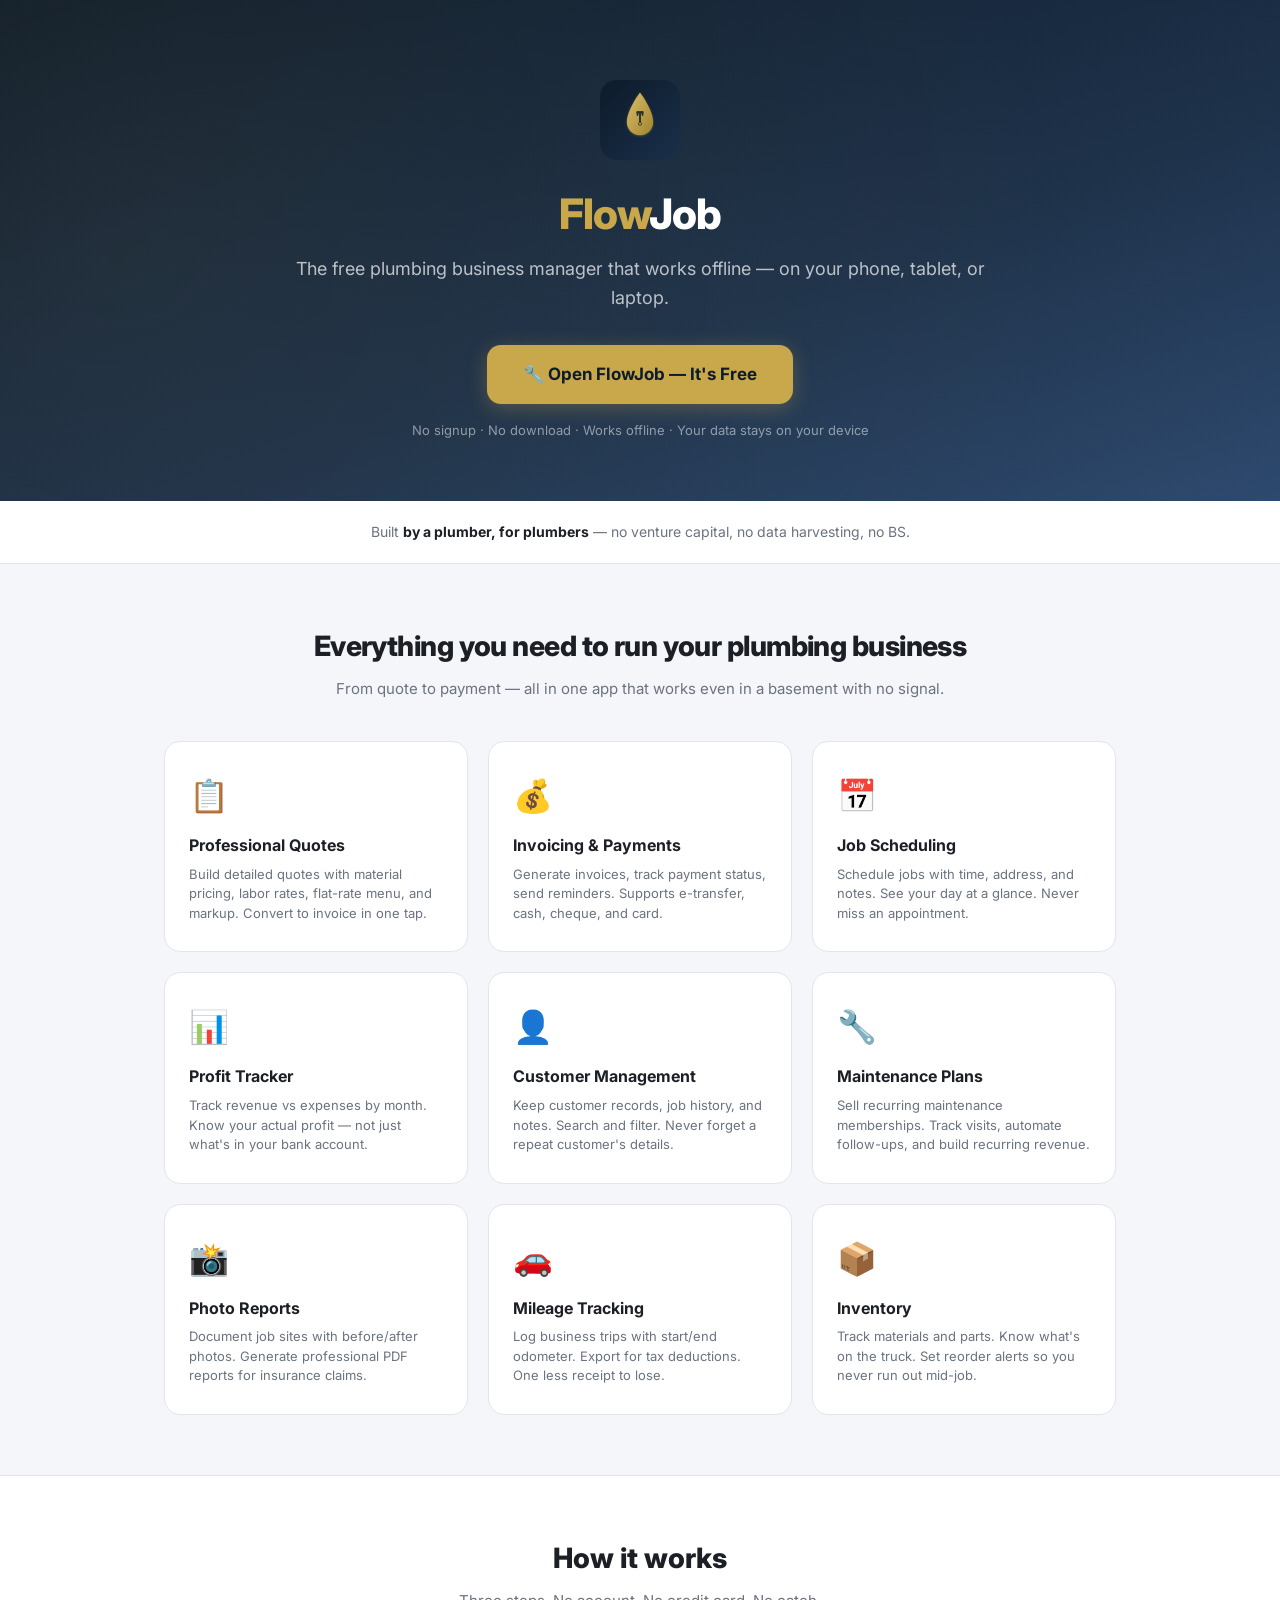
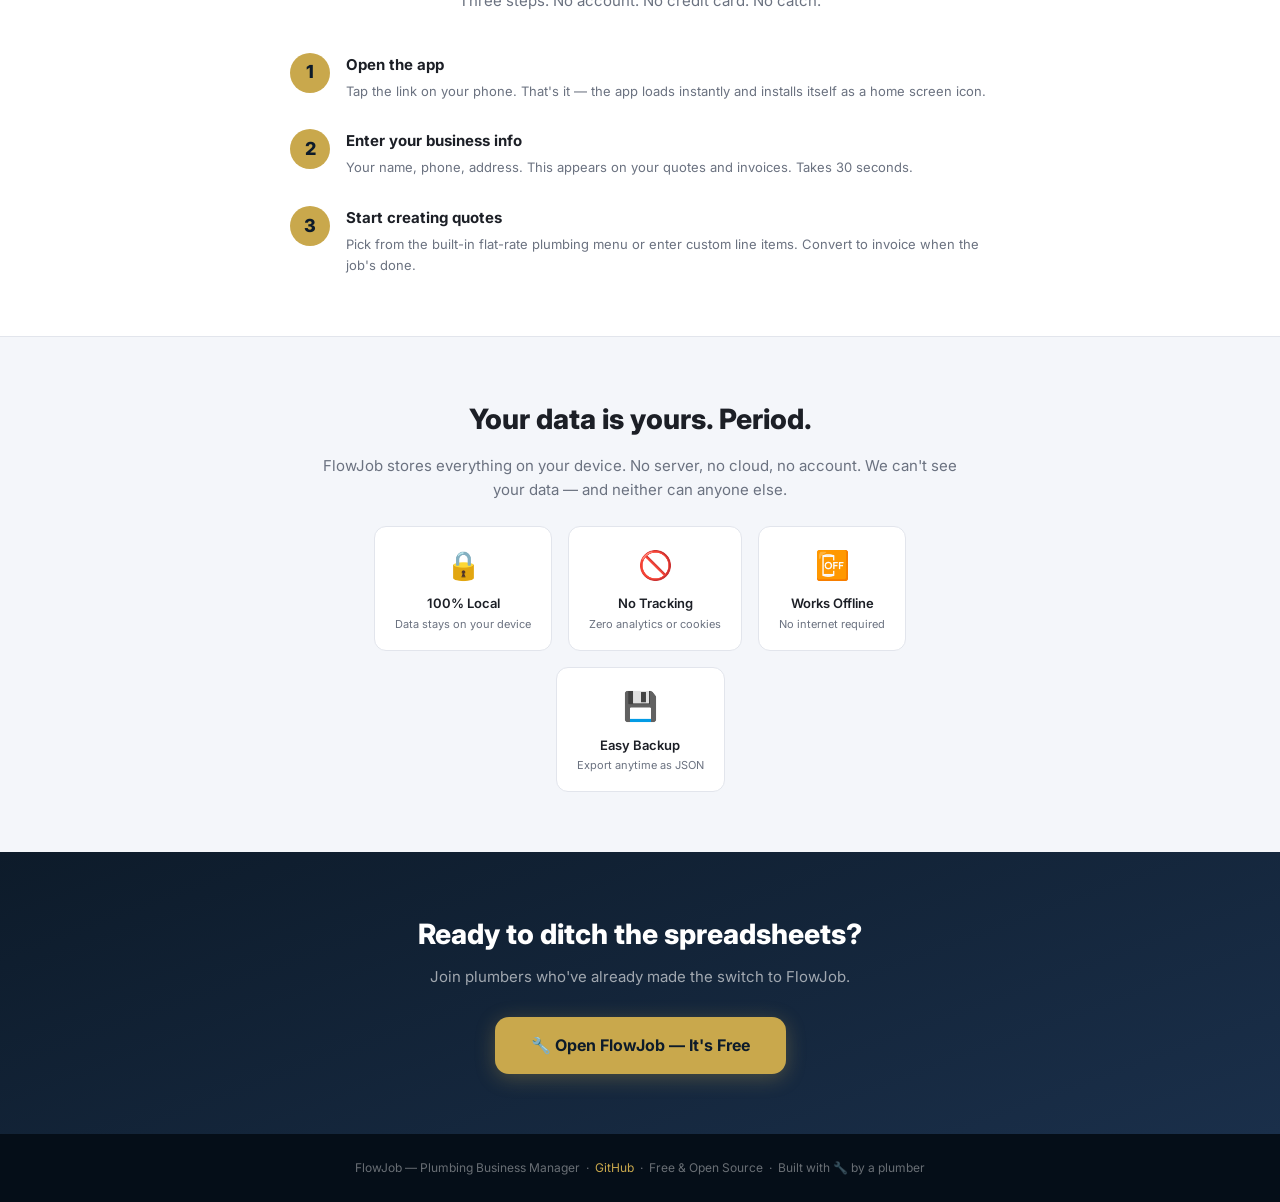
==== landing.html @ a7687c86 "feat: beta tester features — share, tutorial, landing page, feedback - Share FlowJob: copy link, sha" ====
<!DOCTYPE html>
<html lang="en">
<head>
  <meta charset="UTF-8">
  <meta name="viewport" content="width=device-width, initial-scale=1.0">
  <title>FlowJob — Free Plumbing Business Manager</title>
  <meta name="description" content="Free offline-first plumbing business manager. Quotes, invoices, scheduling, mileage tracking, and more. No signup required.">
  <meta name="theme-color" content="#0D1B2A">
  <link rel="icon" type="image/svg+xml" href="assets/icon.svg">
  <style>
    @import url('https://fonts.googleapis.com/css2?family=Inter:wght@400;500;600;700;800&display=swap');

    * { margin: 0; padding: 0; box-sizing: border-box; }

    :root {
      --gold: #C9A84C;
      --gold-light: #E0C872;
      --navy: #1A2F4A;
      --navy-dark: #0D1B2A;
      --bg: #F4F6FA;
      --text: #1C1F26;
      --text-muted: #6B7280;
    }

    body {
      font-family: 'Inter', -apple-system, BlinkMacSystemFont, sans-serif;
      background: var(--bg);
      color: var(--text);
      line-height: 1.6;
      -webkit-font-smoothing: antialiased;
    }

    /* Hero */
    .hero {
      background: linear-gradient(160deg, #0D1B2A 0%, #1A2F4A 60%, #264570 100%);
      color: white;
      padding: 80px 24px 60px;
      text-align: center;
      position: relative;
      overflow: hidden;
    }
    .hero::before {
      content: '';
      position: absolute;
      top: -50%;
      left: -50%;
      width: 200%;
      height: 200%;
      background: radial-gradient(circle at 30% 50%, rgba(201,168,76,0.08) 0%, transparent 50%),
                  radial-gradient(circle at 70% 80%, rgba(201,168,76,0.05) 0%, transparent 40%);
      pointer-events: none;
    }
    .hero-content { position: relative; max-width: 700px; margin: 0 auto; }
    .hero-logo { width: 80px; height: 80px; margin: 0 auto 20px; }
    .hero-logo img { width: 100%; height: 100%; }
    .hero h1 {
      font-size: 42px;
      font-weight: 800;
      letter-spacing: -0.03em;
      margin-bottom: 8px;
    }
    .hero h1 span { color: var(--gold); }
    .hero .tagline {
      font-size: 18px;
      color: rgba(255,255,255,0.7);
      margin-bottom: 32px;
      font-weight: 400;
    }
    .hero-cta {
      display: inline-flex;
      align-items: center;
      gap: 10px;
      background: var(--gold);
      color: var(--navy-dark);
      font-size: 17px;
      font-weight: 700;
      padding: 16px 36px;
      border-radius: 14px;
      text-decoration: none;
      transition: all 0.2s;
      box-shadow: 0 4px 20px rgba(201,168,76,0.3);
    }
    .hero-cta:hover { transform: translateY(-2px); box-shadow: 0 8px 30px rgba(201,168,76,0.4); }
    .hero-sub { margin-top: 16px; font-size: 13px; color: rgba(255,255,255,0.5); }

    /* Social proof */
    .social-proof {
      background: white;
      border-bottom: 1px solid #E2E5EC;
      padding: 20px 24px;
      text-align: center;
      font-size: 14px;
      color: var(--text-muted);
    }
    .social-proof strong { color: var(--text); }

    /* Features */
    .features {
      max-width: 1000px;
      margin: 0 auto;
      padding: 60px 24px;
    }
    .features-title {
      text-align: center;
      font-size: 28px;
      font-weight: 800;
      margin-bottom: 8px;
      letter-spacing: -0.02em;
    }
    .features-sub {
      text-align: center;
      color: var(--text-muted);
      margin-bottom: 40px;
      font-size: 15px;
    }
    .feature-grid {
      display: grid;
      grid-template-columns: repeat(auto-fit, minmax(280px, 1fr));
      gap: 20px;
    }
    .feature-card {
      background: white;
      border-radius: 16px;
      padding: 28px 24px;
      border: 1px solid #E2E5EC;
      transition: all 0.2s;
    }
    .feature-card:hover {
      transform: translateY(-3px);
      box-shadow: 0 12px 40px rgba(0,0,0,0.08);
      border-color: var(--gold);
    }
    .feature-icon {
      font-size: 32px;
      margin-bottom: 12px;
    }
    .feature-card h3 {
      font-size: 16px;
      font-weight: 700;
      margin-bottom: 6px;
    }
    .feature-card p {
      font-size: 13px;
      color: var(--text-muted);
      line-height: 1.5;
    }

    /* How it works */
    .how-it-works {
      background: white;
      border-top: 1px solid #E2E5EC;
      border-bottom: 1px solid #E2E5EC;
      padding: 60px 24px;
    }
    .how-it-works .inner { max-width: 700px; margin: 0 auto; text-align: center; }
    .how-it-works h2 {
      font-size: 28px;
      font-weight: 800;
      margin-bottom: 8px;
    }
    .how-it-works .sub { color: var(--text-muted); margin-bottom: 40px; font-size: 15px; }
    .steps { display: grid; gap: 28px; text-align: left; }
    .step {
      display: flex;
      gap: 16px;
      align-items: start;
    }
    .step-num {
      width: 40px;
      height: 40px;
      border-radius: 50%;
      background: var(--gold);
      color: var(--navy-dark);
      display: flex;
      align-items: center;
      justify-content: center;
      font-weight: 800;
      font-size: 18px;
      flex-shrink: 0;
    }
    .step h3 { font-size: 15px; font-weight: 700; margin-bottom: 4px; }
    .step p { font-size: 13px; color: var(--text-muted); }

    /* Privacy */
    .privacy {
      max-width: 700px;
      margin: 0 auto;
      padding: 60px 24px;
      text-align: center;
    }
    .privacy h2 { font-size: 28px; font-weight: 800; margin-bottom: 12px; }
    .privacy p { color: var(--text-muted); font-size: 15px; margin-bottom: 12px; }
    .privacy-badges {
      display: flex;
      gap: 16px;
      justify-content: center;
      flex-wrap: wrap;
      margin-top: 24px;
    }
    .privacy-badge {
      background: white;
      border: 1px solid #E2E5EC;
      border-radius: 12px;
      padding: 16px 20px;
      text-align: center;
      min-width: 140px;
    }
    .privacy-badge .icon { font-size: 28px; margin-bottom: 6px; }
    .privacy-badge .label { font-size: 13px; font-weight: 600; }
    .privacy-badge .desc { font-size: 11px; color: var(--text-muted); margin-top: 2px; }

    /* CTA */
    .cta-section {
      background: linear-gradient(160deg, #0D1B2A 0%, #1A2F4A 100%);
      color: white;
      text-align: center;
      padding: 60px 24px;
    }
    .cta-section h2 { font-size: 28px; font-weight: 800; margin-bottom: 8px; }
    .cta-section p { color: rgba(255,255,255,0.6); margin-bottom: 28px; font-size: 15px; }
    .cta-section .hero-cta { font-size: 16px; }

    /* Footer */
    footer {
      background: #050E18;
      color: rgba(255,255,255,0.4);
      text-align: center;
      padding: 24px;
      font-size: 12px;
    }
    footer a { color: var(--gold); text-decoration: none; }
    footer a:hover { text-decoration: underline; }

    @media (max-width: 600px) {
      .hero { padding: 60px 20px 40px; }
      .hero h1 { font-size: 30px; }
      .hero .tagline { font-size: 15px; }
      .hero-cta { font-size: 15px; padding: 14px 28px; }
      .features-title, .how-it-works h2, .privacy h2, .cta-section h2 { font-size: 22px; }
      .feature-grid { grid-template-columns: 1fr; }
    }
  </style>
</head>
<body>

  <!-- Hero -->
  <section class="hero">
    <div class="hero-content">
      <div class="hero-logo"><img src="assets/icon.svg" alt="FlowJob"></div>
      <h1><span>Flow</span>Job</h1>
      <p class="tagline">The free plumbing business manager that works offline — on your phone, tablet, or laptop.</p>
      <a href="index.html" class="hero-cta">🔧 Open FlowJob — It's Free</a>
      <p class="hero-sub">No signup · No download · Works offline · Your data stays on your device</p>
    </div>
  </section>

  <!-- Social Proof -->
  <div class="social-proof">
    Built <strong>by a plumber, for plumbers</strong> — no venture capital, no data harvesting, no BS.
  </div>

  <!-- Features -->
  <section class="features">
    <h2 class="features-title">Everything you need to run your plumbing business</h2>
    <p class="features-sub">From quote to payment — all in one app that works even in a basement with no signal.</p>

    <div class="feature-grid">
      <div class="feature-card">
        <div class="feature-icon">📋</div>
        <h3>Professional Quotes</h3>
        <p>Build detailed quotes with material pricing, labor rates, flat-rate menu, and markup. Convert to invoice in one tap.</p>
      </div>
      <div class="feature-card">
        <div class="feature-icon">💰</div>
        <h3>Invoicing & Payments</h3>
        <p>Generate invoices, track payment status, send reminders. Supports e-transfer, cash, cheque, and card.</p>
      </div>
      <div class="feature-card">
        <div class="feature-icon">📅</div>
        <h3>Job Scheduling</h3>
        <p>Schedule jobs with time, address, and notes. See your day at a glance. Never miss an appointment.</p>
      </div>
      <div class="feature-card">
        <div class="feature-icon">📊</div>
        <h3>Profit Tracker</h3>
        <p>Track revenue vs expenses by month. Know your actual profit — not just what's in your bank account.</p>
      </div>
      <div class="feature-card">
        <div class="feature-icon">👤</div>
        <h3>Customer Management</h3>
        <p>Keep customer records, job history, and notes. Search and filter. Never forget a repeat customer's details.</p>
      </div>
      <div class="feature-card">
        <div class="feature-icon">🔧</div>
        <h3>Maintenance Plans</h3>
        <p>Sell recurring maintenance memberships. Track visits, automate follow-ups, and build recurring revenue.</p>
      </div>
      <div class="feature-card">
        <div class="feature-icon">📸</div>
        <h3>Photo Reports</h3>
        <p>Document job sites with before/after photos. Generate professional PDF reports for insurance claims.</p>
      </div>
      <div class="feature-card">
        <div class="feature-icon">🚗</div>
        <h3>Mileage Tracking</h3>
        <p>Log business trips with start/end odometer. Export for tax deductions. One less receipt to lose.</p>
      </div>
      <div class="feature-card">
        <div class="feature-icon">📦</div>
        <h3>Inventory</h3>
        <p>Track materials and parts. Know what's on the truck. Set reorder alerts so you never run out mid-job.</p>
      </div>
    </div>
  </section>

  <!-- How It Works -->
  <section class="how-it-works">
    <div class="inner">
      <h2>How it works</h2>
      <p class="sub">Three steps. No account. No credit card. No catch.</p>
      <div class="steps">
        <div class="step">
          <div class="step-num">1</div>
          <div>
            <h3>Open the app</h3>
            <p>Tap the link on your phone. That's it — the app loads instantly and installs itself as a home screen icon.</p>
          </div>
        </div>
        <div class="step">
          <div class="step-num">2</div>
          <div>
            <h3>Enter your business info</h3>
            <p>Your name, phone, address. This appears on your quotes and invoices. Takes 30 seconds.</p>
          </div>
        </div>
        <div class="step">
          <div class="step-num">3</div>
          <div>
            <h3>Start creating quotes</h3>
            <p>Pick from the built-in flat-rate plumbing menu or enter custom line items. Convert to invoice when the job's done.</p>
          </div>
        </div>
      </div>
    </div>
  </section>

  <!-- Privacy -->
  <section class="privacy">
    <h2>Your data is yours. Period.</h2>
    <p>FlowJob stores everything on your device. No server, no cloud, no account. We can't see your data — and neither can anyone else.</p>

    <div class="privacy-badges">
      <div class="privacy-badge">
        <div class="icon">🔒</div>
        <div class="label">100% Local</div>
        <div class="desc">Data stays on your device</div>
      </div>
      <div class="privacy-badge">
        <div class="icon">🚫</div>
        <div class="label">No Tracking</div>
        <div class="desc">Zero analytics or cookies</div>
      </div>
      <div class="privacy-badge">
        <div class="icon">📴</div>
        <div class="label">Works Offline</div>
        <div class="desc">No internet required</div>
      </div>
      <div class="privacy-badge">
        <div class="icon">💾</div>
        <div class="label">Easy Backup</div>
        <div class="desc">Export anytime as JSON</div>
      </div>
    </div>
  </section>

  <!-- CTA -->
  <section class="cta-section">
    <h2>Ready to ditch the spreadsheets?</h2>
    <p>Join plumbers who've already made the switch to FlowJob.</p>
    <a href="index.html" class="hero-cta">🔧 Open FlowJob — It's Free</a>
  </section>

  <!-- Footer -->
  <footer>
    <p>FlowJob — Plumbing Business Manager &nbsp;·&nbsp; <a href="https://github.com/jtjustinktaylor-lgtm/flowjob-app">GitHub</a> &nbsp;·&nbsp; Free & Open Source &nbsp;·&nbsp; Built with 🔧 by a plumber</p>
  </footer>

</body>
</html>
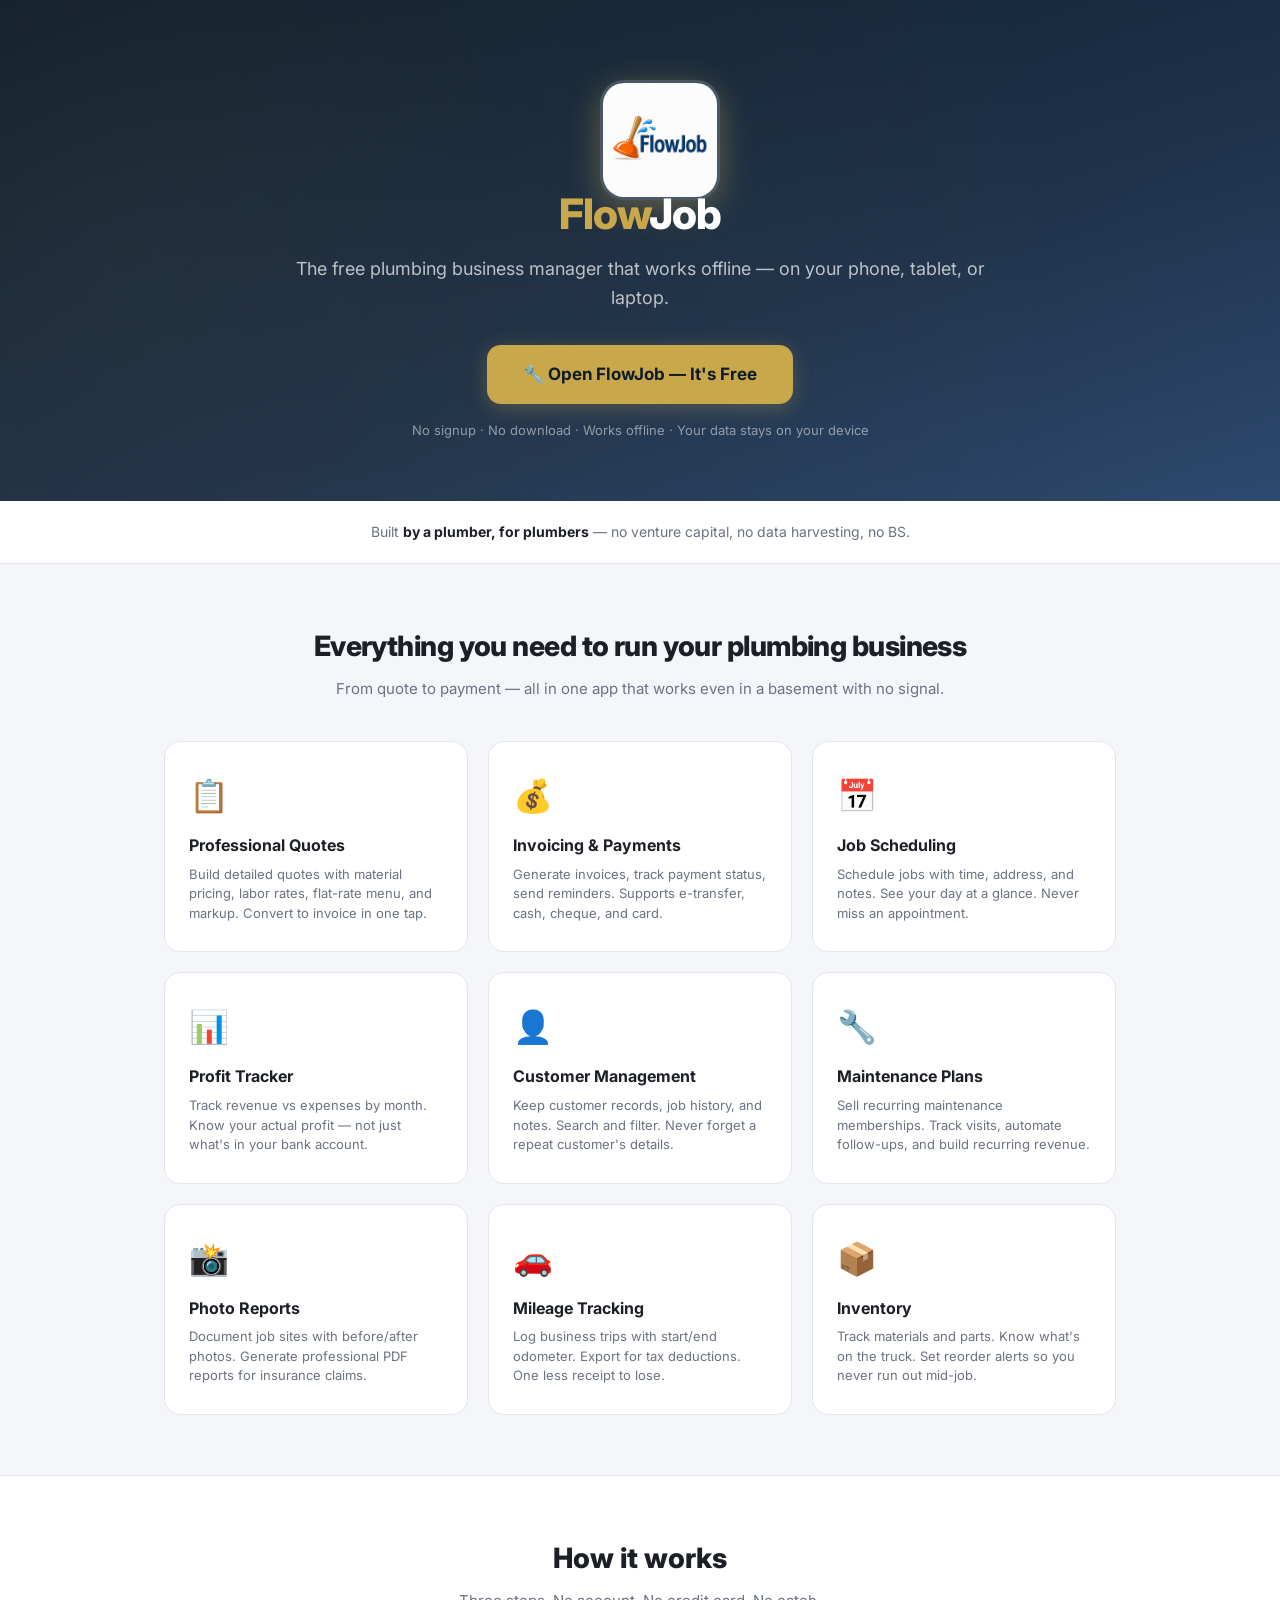
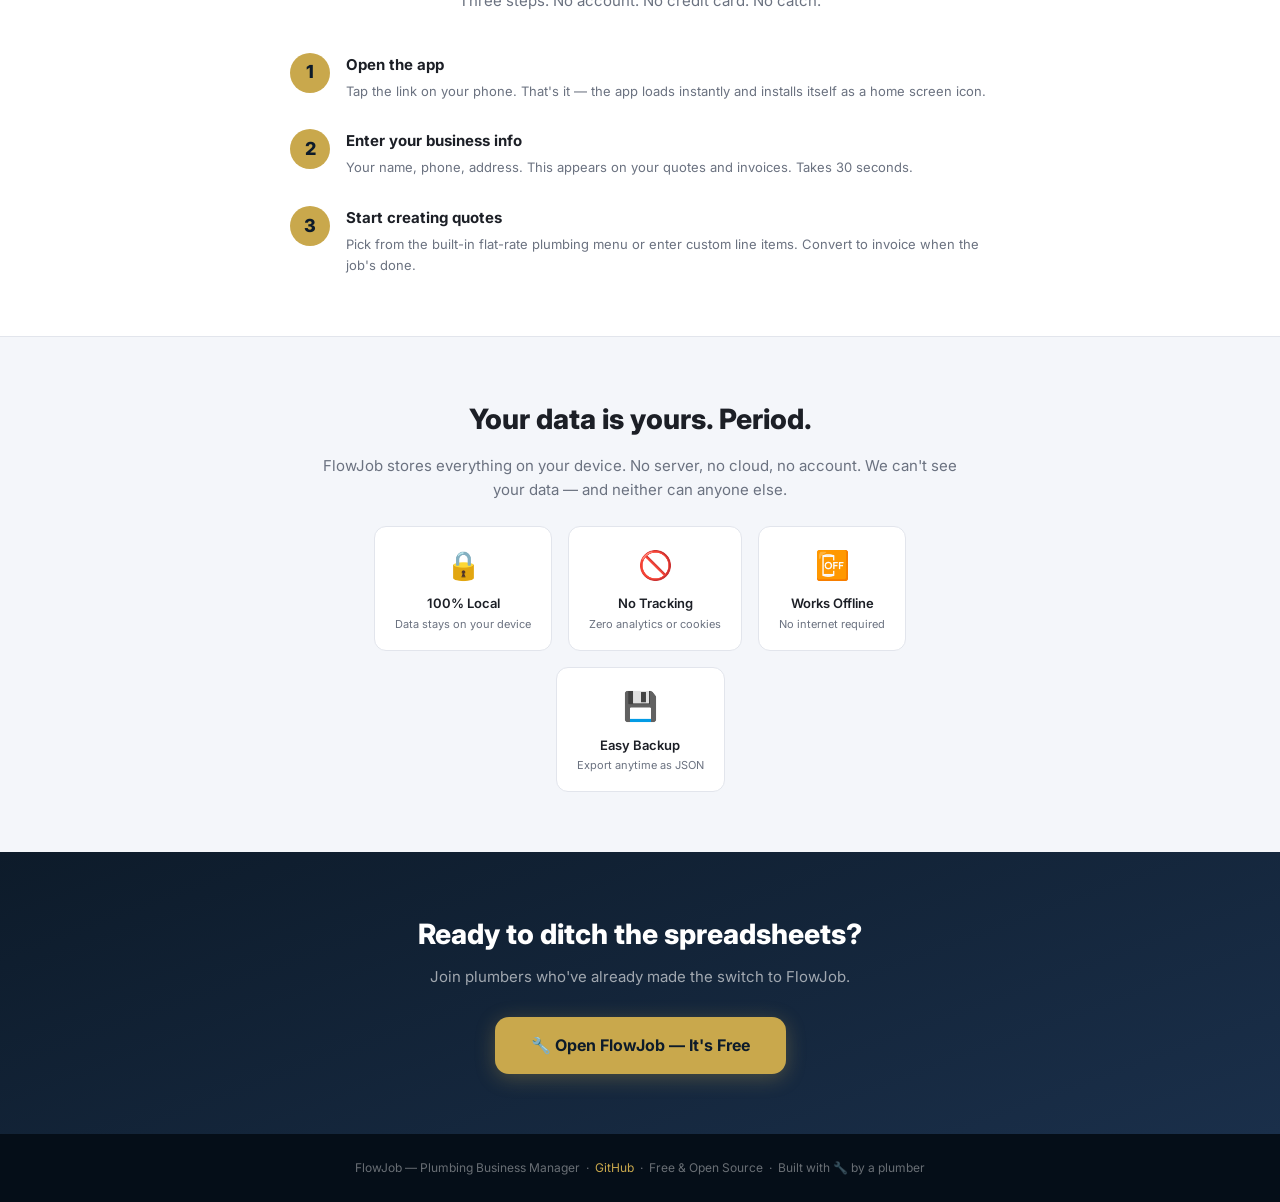
==== commit dd9609d6: "feat: integrate FlowJob logo + Open Graph social sharing - Added Open Graph meta tags for social med" ====
--- a/landing.html
+++ b/landing.html
@@ -7,6 +7,22 @@
   <meta name="description" content="Free offline-first plumbing business manager. Quotes, invoices, scheduling, mileage tracking, and more. No signup required.">
   <meta name="theme-color" content="#0D1B2A">
   <link rel="icon" type="image/svg+xml" href="assets/icon.svg">
+  
+  <!-- Open Graph / Social Media -->
+  <meta property="og:type" content="website">
+  <meta property="og:url" content="https://jtjustinktaylor-lgtm.github.io/flowjob-app/">
+  <meta property="og:title" content="FlowJob — Free Plumbing Business Manager">
+  <meta property="og:description" content="The free plumbing business manager that works offline. Quotes, invoices, scheduling, and more. No signup required.">
+  <meta property="og:image" content="https://jtjustinktaylor-lgtm.github.io/flowjob-app/assets/flowjob-logo.jpg">
+  <meta property="og:image:width" content="1024">
+  <meta property="og:image:height" content="1024">
+  
+  <!-- Twitter -->
+  <meta property="twitter:card" content="summary_large_image">
+  <meta property="twitter:url" content="https://jtjustinktaylor-lgtm.github.io/flowjob-app/">
+  <meta property="twitter:title" content="FlowJob — Free Plumbing Business Manager">
+  <meta property="twitter:description" content="The free plumbing business manager that works offline. Quotes, invoices, scheduling, and more. No signup required.">
+  <meta property="twitter:image" content="https://jtjustinktaylor-lgtm.github.io/flowjob-app/assets/flowjob-logo.jpg">
   <style>
     @import url('https://fonts.googleapis.com/css2?family=Inter:wght@400;500;600;700;800&display=swap');
 
@@ -246,7 +262,9 @@
   <!-- Hero -->
   <section class="hero">
     <div class="hero-content">
-      <div class="hero-logo"><img src="assets/icon.svg" alt="FlowJob"></div>
+      <div class="hero-logo">
+        <img src="assets/flowjob-logo.jpg" alt="FlowJob" style="width: 120px; height: 120px; border-radius: 24px; box-shadow: 0 8px 32px rgba(201,168,76,0.4); border: 3px solid rgba(255,255,255,0.2);">
+      </div>
       <h1><span>Flow</span>Job</h1>
       <p class="tagline">The free plumbing business manager that works offline — on your phone, tablet, or laptop.</p>
       <a href="index.html" class="hero-cta">🔧 Open FlowJob — It's Free</a>
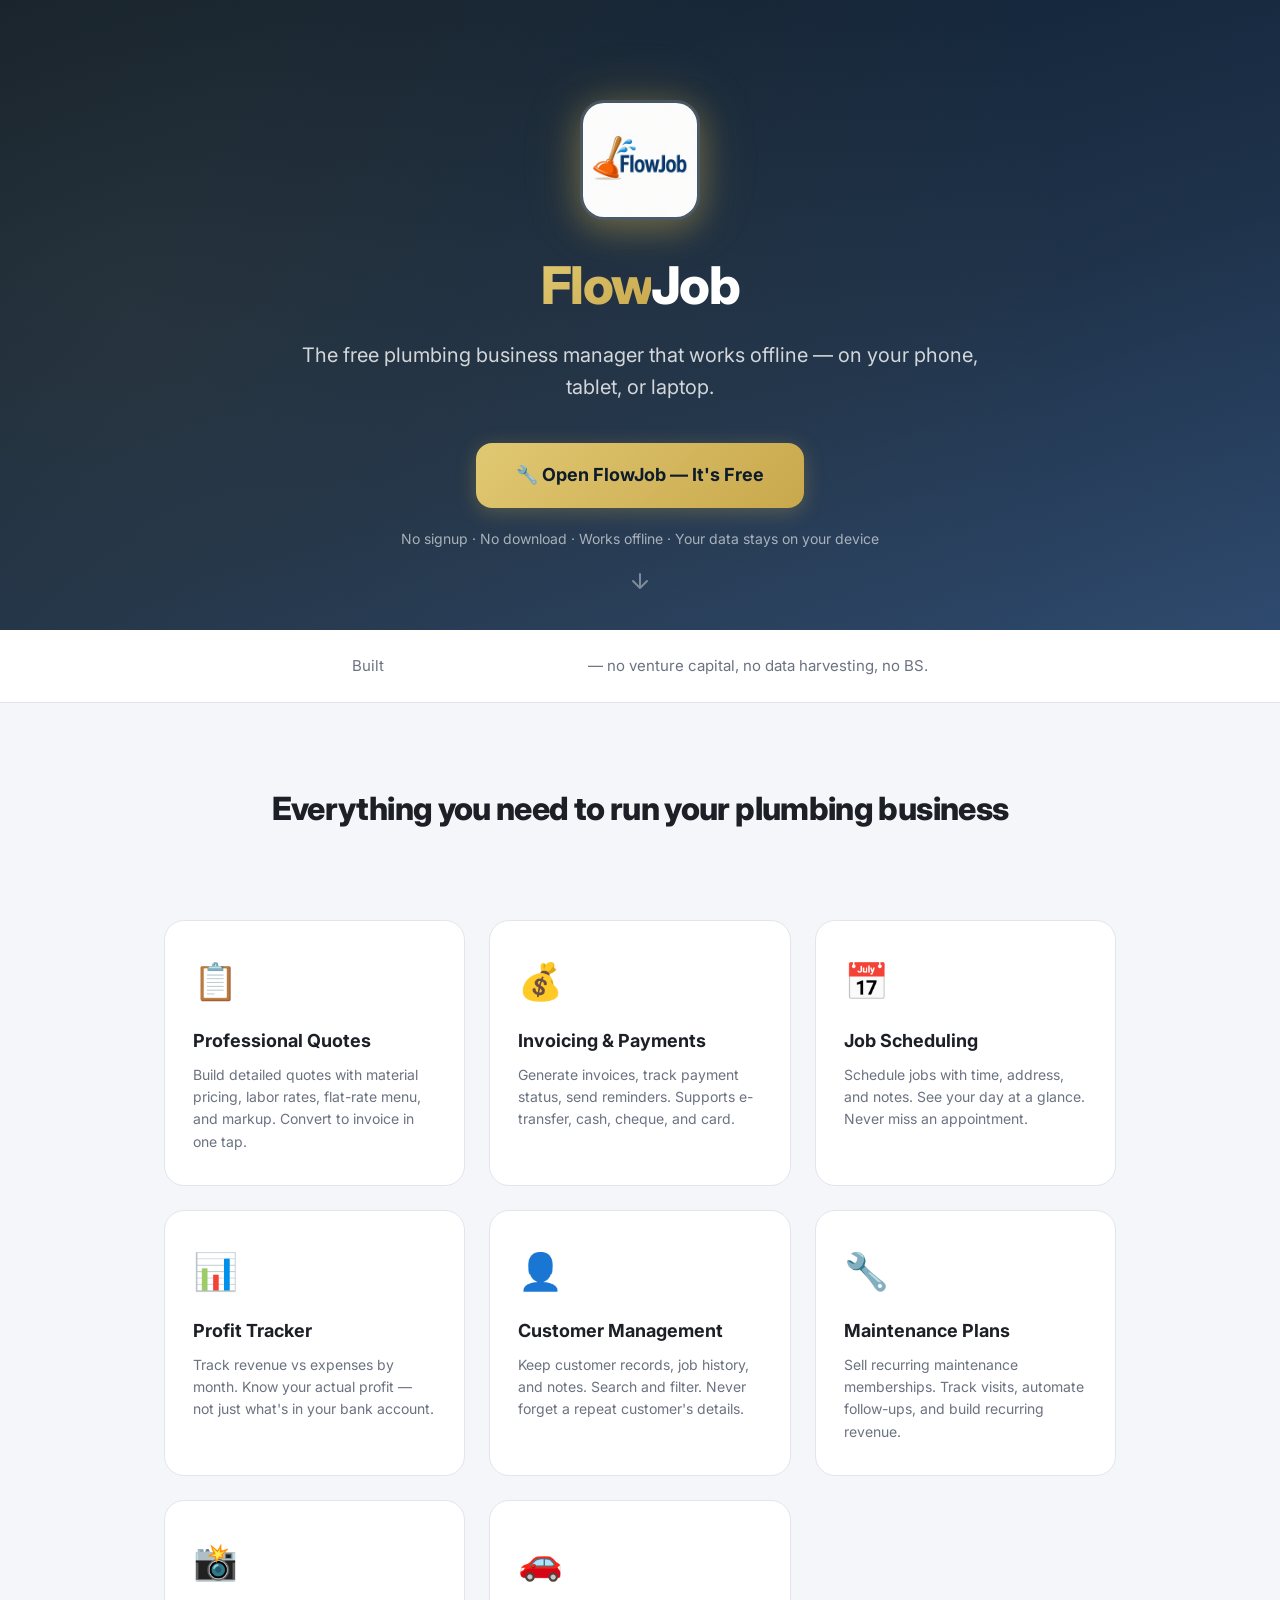
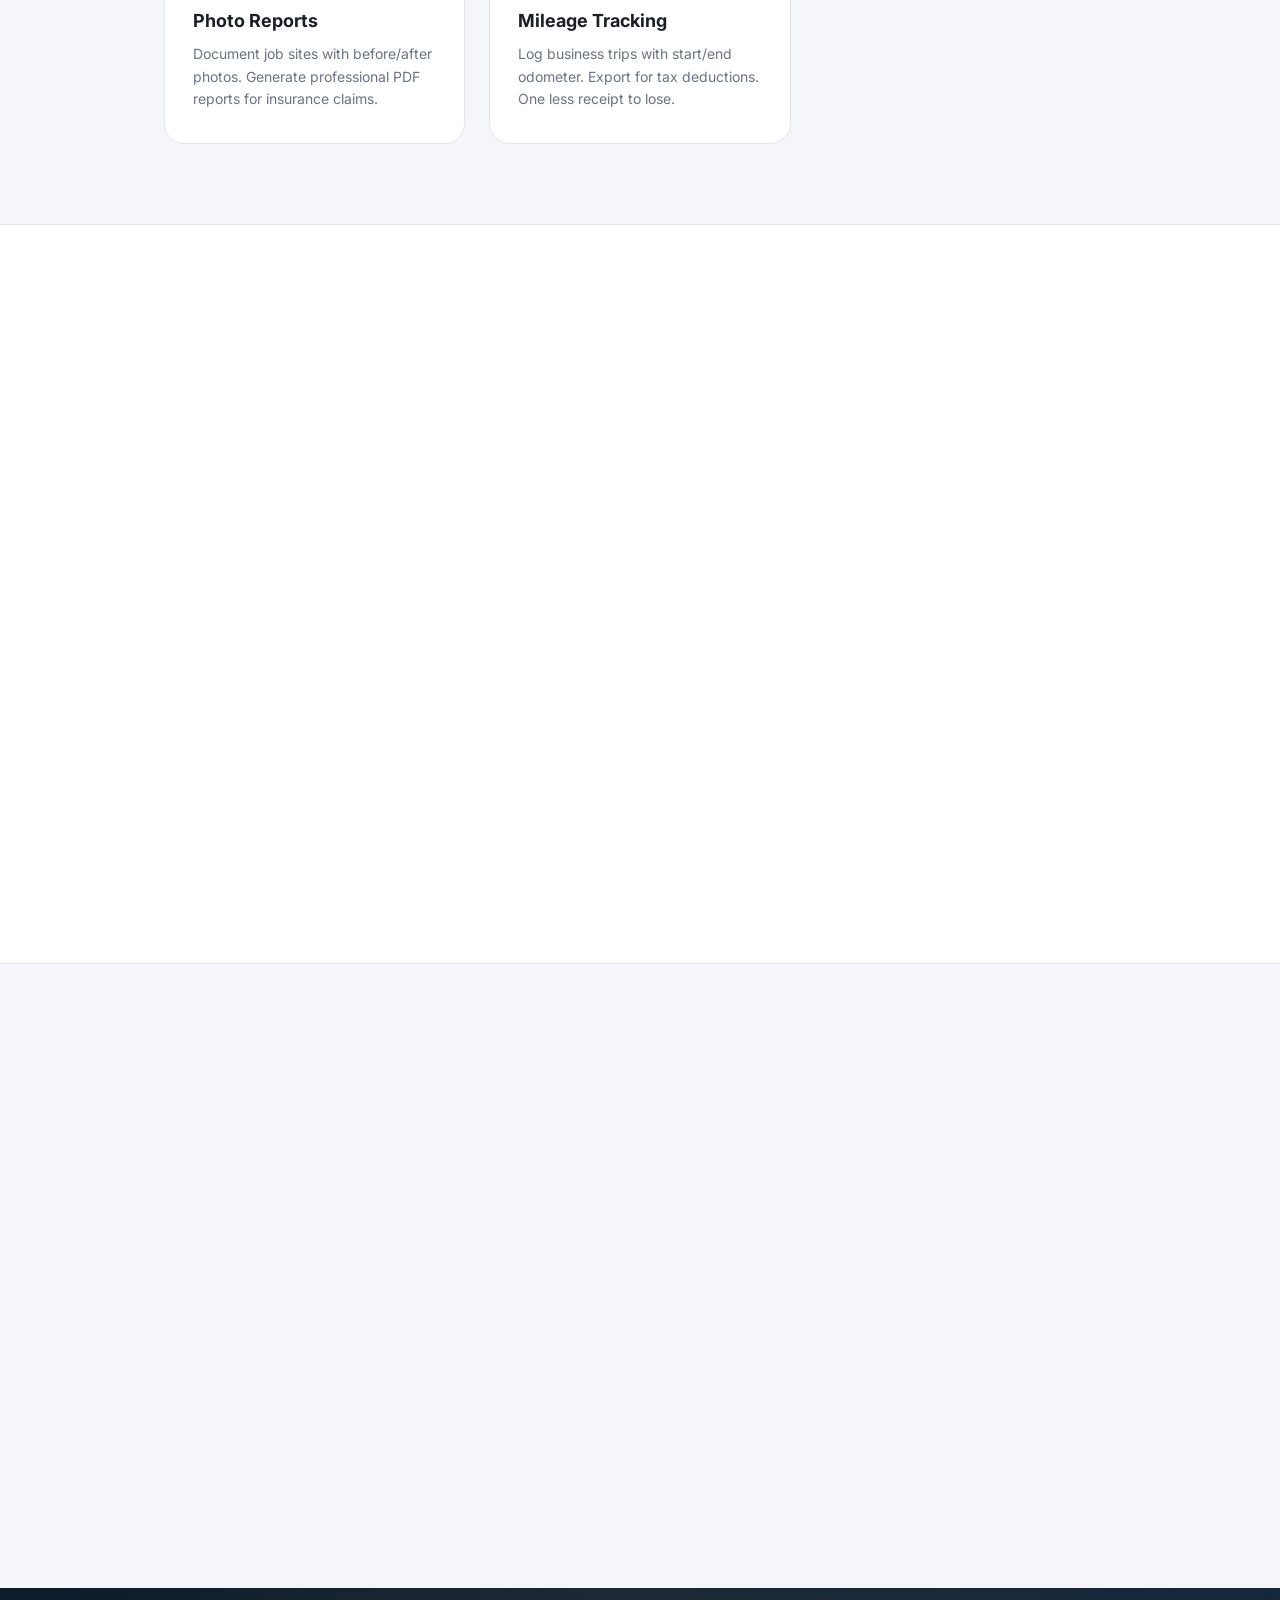
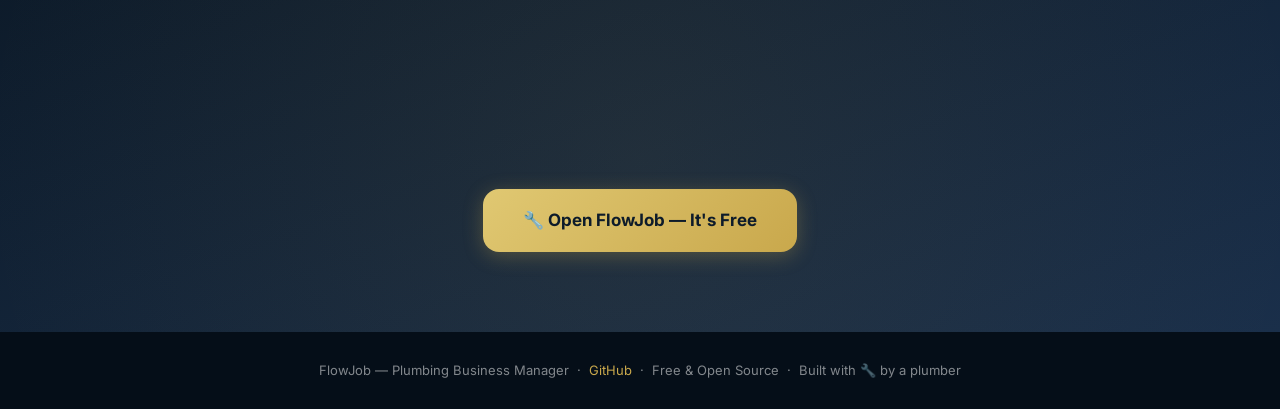
==== commit 310116c8: "feat: premium visual polish for landing page Animations: - Scroll-triggered fade-in animations for a" ====
--- a/landing.html
+++ b/landing.html
@@ -44,13 +44,50 @@
       color: var(--text);
       line-height: 1.6;
       -webkit-font-smoothing: antialiased;
+      overflow-x: hidden;
+    }
+
+    /* Animations */
+    @keyframes fadeInUp {
+      from { opacity: 0; transform: translateY(30px); }
+      to { opacity: 1; transform: translateY(0); }
+    }
+    @keyframes fadeIn {
+      from { opacity: 0; }
+      to { opacity: 1; }
+    }
+    @keyframes scaleIn {
+      from { opacity: 0; transform: scale(0.8); }
+      to { opacity: 1; transform: scale(1); }
+    }
+    @keyframes slideInLeft {
+      from { opacity: 0; transform: translateX(-30px); }
+      to { opacity: 1; transform: translateX(0); }
+    }
+    @keyframes float {
+      0%, 100% { transform: translateY(0); }
+      50% { transform: translateY(-10px); }
+    }
+    @keyframes pulse {
+      0%, 100% { box-shadow: 0 4px 20px rgba(201,168,76,0.3); }
+      50% { box-shadow: 0 4px 30px rgba(201,168,76,0.5); }
+    }
+
+    .animate-on-scroll {
+      opacity: 0;
+      transform: translateY(30px);
+      transition: all 0.6s cubic-bezier(0.4, 0, 0.2, 1);
+    }
+    .animate-on-scroll.visible {
+      opacity: 1;
+      transform: translateY(0);
     }
 
     /* Hero */
     .hero {
       background: linear-gradient(160deg, #0D1B2A 0%, #1A2F4A 60%, #264570 100%);
       color: white;
-      padding: 80px 24px 60px;
+      padding: 100px 24px 80px;
       text-align: center;
       position: relative;
       overflow: hidden;
@@ -62,103 +99,182 @@
       left: -50%;
       width: 200%;
       height: 200%;
-      background: radial-gradient(circle at 30% 50%, rgba(201,168,76,0.08) 0%, transparent 50%),
-                  radial-gradient(circle at 70% 80%, rgba(201,168,76,0.05) 0%, transparent 40%);
+      background: radial-gradient(circle at 30% 50%, rgba(201,168,76,0.1) 0%, transparent 50%),
+                  radial-gradient(circle at 70% 80%, rgba(201,168,76,0.06) 0%, transparent 40%);
       pointer-events: none;
-    }
-    .hero-content { position: relative; max-width: 700px; margin: 0 auto; }
-    .hero-logo { width: 80px; height: 80px; margin: 0 auto 20px; }
-    .hero-logo img { width: 100%; height: 100%; }
+      animation: float 8s ease-in-out infinite;
+    }
+    .hero-content { 
+      position: relative; 
+      max-width: 700px; 
+      margin: 0 auto;
+      animation: fadeInUp 0.8s ease-out;
+    }
+    .hero-logo { 
+      width: 120px; 
+      height: 120px; 
+      margin: 0 auto 24px;
+      animation: scaleIn 0.6s ease-out 0.2s both;
+    }
+    .hero-logo img { 
+      width: 100%; 
+      height: 100%; 
+      border-radius: 24px;
+      box-shadow: 0 8px 32px rgba(201,168,76,0.4), 0 0 60px rgba(201,168,76,0.2);
+      border: 3px solid rgba(255,255,255,0.2);
+      transition: transform 0.3s ease, box-shadow 0.3s ease;
+    }
+    .hero-logo img:hover {
+      transform: scale(1.05) rotate(-2deg);
+      box-shadow: 0 12px 40px rgba(201,168,76,0.5), 0 0 80px rgba(201,168,76,0.3);
+    }
     .hero h1 {
-      font-size: 42px;
+      font-size: 52px;
       font-weight: 800;
       letter-spacing: -0.03em;
-      margin-bottom: 8px;
-    }
-    .hero h1 span { color: var(--gold); }
+      margin-bottom: 12px;
+      animation: fadeInUp 0.8s ease-out 0.3s both;
+    }
+    .hero h1 span { 
+      color: var(--gold);
+      background: linear-gradient(135deg, var(--gold-light), var(--gold));
+      -webkit-background-clip: text;
+      -webkit-text-fill-color: transparent;
+      background-clip: text;
+    }
     .hero .tagline {
-      font-size: 18px;
-      color: rgba(255,255,255,0.7);
-      margin-bottom: 32px;
+      font-size: 20px;
+      color: rgba(255,255,255,0.8);
+      margin-bottom: 40px;
       font-weight: 400;
+      animation: fadeInUp 0.8s ease-out 0.4s both;
     }
     .hero-cta {
       display: inline-flex;
       align-items: center;
-      gap: 10px;
-      background: var(--gold);
+      gap: 12px;
+      background: linear-gradient(135deg, var(--gold-light), var(--gold));
       color: var(--navy-dark);
-      font-size: 17px;
+      font-size: 18px;
       font-weight: 700;
-      padding: 16px 36px;
-      border-radius: 14px;
+      padding: 18px 40px;
+      border-radius: 16px;
       text-decoration: none;
-      transition: all 0.2s;
+      transition: all 0.3s cubic-bezier(0.4, 0, 0.2, 1);
       box-shadow: 0 4px 20px rgba(201,168,76,0.3);
-    }
-    .hero-cta:hover { transform: translateY(-2px); box-shadow: 0 8px 30px rgba(201,168,76,0.4); }
-    .hero-sub { margin-top: 16px; font-size: 13px; color: rgba(255,255,255,0.5); }
+      animation: fadeInUp 0.8s ease-out 0.5s both, pulse 3s ease-in-out 1.5s infinite;
+      position: relative;
+      overflow: hidden;
+    }
+    .hero-cta::before {
+      content: '';
+      position: absolute;
+      top: 0;
+      left: -100%;
+      width: 100%;
+      height: 100%;
+      background: linear-gradient(90deg, transparent, rgba(255,255,255,0.3), transparent);
+      transition: left 0.5s ease;
+    }
+    .hero-cta:hover::before {
+      left: 100%;
+    }
+    .hero-cta:hover { 
+      transform: translateY(-3px); 
+      box-shadow: 0 8px 30px rgba(201,168,76,0.5);
+    }
+    .hero-sub { 
+      margin-top: 20px; 
+      font-size: 14px; 
+      color: rgba(255,255,255,0.6);
+      animation: fadeInUp 0.8s ease-out 0.6s both;
+    }
 
     /* Social proof */
     .social-proof {
       background: white;
       border-bottom: 1px solid #E2E5EC;
-      padding: 20px 24px;
-      text-align: center;
-      font-size: 14px;
+      padding: 24px 24px;
+      text-align: center;
+      font-size: 15px;
       color: var(--text-muted);
-    }
-    .social-proof strong { color: var(--text); }
+      animation: fadeIn 0.6s ease-out 0.8s both;
+    }
+    .social-proof strong { 
+      color: var(--text);
+      background: linear-gradient(135deg, var(--gold), var(--gold-dark));
+      -webkit-background-clip: text;
+      -webkit-text-fill-color: transparent;
+      background-clip: text;
+    }
 
     /* Features */
     .features {
       max-width: 1000px;
       margin: 0 auto;
-      padding: 60px 24px;
+      padding: 80px 24px;
     }
     .features-title {
       text-align: center;
-      font-size: 28px;
+      font-size: 32px;
       font-weight: 800;
-      margin-bottom: 8px;
+      margin-bottom: 12px;
       letter-spacing: -0.02em;
     }
     .features-sub {
       text-align: center;
       color: var(--text-muted);
-      margin-bottom: 40px;
-      font-size: 15px;
+      margin-bottom: 48px;
+      font-size: 16px;
     }
     .feature-grid {
       display: grid;
       grid-template-columns: repeat(auto-fit, minmax(280px, 1fr));
-      gap: 20px;
+      gap: 24px;
     }
     .feature-card {
       background: white;
-      border-radius: 16px;
-      padding: 28px 24px;
+      border-radius: 20px;
+      padding: 32px 28px;
       border: 1px solid #E2E5EC;
-      transition: all 0.2s;
+      transition: all 0.3s cubic-bezier(0.4, 0, 0.2, 1);
+      position: relative;
+      overflow: hidden;
+    }
+    .feature-card::before {
+      content: '';
+      position: absolute;
+      top: 0;
+      left: 0;
+      right: 0;
+      height: 4px;
+      background: linear-gradient(90deg, var(--gold), var(--gold-light));
+      opacity: 0;
+      transition: opacity 0.3s ease;
     }
     .feature-card:hover {
-      transform: translateY(-3px);
-      box-shadow: 0 12px 40px rgba(0,0,0,0.08);
+      transform: translateY(-6px);
+      box-shadow: 0 20px 60px rgba(0,0,0,0.1);
       border-color: var(--gold);
     }
+    .feature-card:hover::before {
+      opacity: 1;
+    }
     .feature-icon {
-      font-size: 32px;
-      margin-bottom: 12px;
+      font-size: 36px;
+      margin-bottom: 16px;
+      display: inline-block;
+      animation: float 3s ease-in-out infinite;
     }
     .feature-card h3 {
-      font-size: 16px;
+      font-size: 18px;
       font-weight: 700;
-      margin-bottom: 6px;
+      margin-bottom: 8px;
     }
     .feature-card p {
-      font-size: 13px;
+      font-size: 14px;
       color: var(--text-muted);
-      line-height: 1.5;
+      line-height: 1.6;
     }
 
     /* How it works */
@@ -166,94 +282,158 @@
       background: white;
       border-top: 1px solid #E2E5EC;
       border-bottom: 1px solid #E2E5EC;
-      padding: 60px 24px;
+      padding: 80px 24px;
     }
     .how-it-works .inner { max-width: 700px; margin: 0 auto; text-align: center; }
     .how-it-works h2 {
-      font-size: 28px;
+      font-size: 32px;
       font-weight: 800;
-      margin-bottom: 8px;
-    }
-    .how-it-works .sub { color: var(--text-muted); margin-bottom: 40px; font-size: 15px; }
-    .steps { display: grid; gap: 28px; text-align: left; }
+      margin-bottom: 12px;
+    }
+    .how-it-works .sub { color: var(--text-muted); margin-bottom: 48px; font-size: 16px; }
+    .steps { display: grid; gap: 32px; text-align: left; }
     .step {
       display: flex;
-      gap: 16px;
+      gap: 20px;
       align-items: start;
+      padding: 24px;
+      border-radius: 16px;
+      transition: all 0.3s ease;
+    }
+    .step:hover {
+      background: linear-gradient(135deg, rgba(201,168,76,0.05), transparent);
+      transform: translateX(8px);
     }
     .step-num {
-      width: 40px;
-      height: 40px;
+      width: 48px;
+      height: 48px;
       border-radius: 50%;
-      background: var(--gold);
+      background: linear-gradient(135deg, var(--gold-light), var(--gold));
       color: var(--navy-dark);
       display: flex;
       align-items: center;
       justify-content: center;
       font-weight: 800;
-      font-size: 18px;
+      font-size: 20px;
       flex-shrink: 0;
-    }
-    .step h3 { font-size: 15px; font-weight: 700; margin-bottom: 4px; }
-    .step p { font-size: 13px; color: var(--text-muted); }
+      box-shadow: 0 4px 16px rgba(201,168,76,0.3);
+    }
+    .step h3 { font-size: 17px; font-weight: 700; margin-bottom: 6px; }
+    .step p { font-size: 14px; color: var(--text-muted); }
 
     /* Privacy */
     .privacy {
       max-width: 700px;
       margin: 0 auto;
-      padding: 60px 24px;
-      text-align: center;
-    }
-    .privacy h2 { font-size: 28px; font-weight: 800; margin-bottom: 12px; }
-    .privacy p { color: var(--text-muted); font-size: 15px; margin-bottom: 12px; }
+      padding: 80px 24px;
+      text-align: center;
+    }
+    .privacy h2 { font-size: 32px; font-weight: 800; margin-bottom: 16px; }
+    .privacy p { color: var(--text-muted); font-size: 16px; margin-bottom: 16px; }
     .privacy-badges {
       display: flex;
-      gap: 16px;
+      gap: 20px;
       justify-content: center;
       flex-wrap: wrap;
-      margin-top: 24px;
+      margin-top: 32px;
     }
     .privacy-badge {
       background: white;
       border: 1px solid #E2E5EC;
-      border-radius: 12px;
-      padding: 16px 20px;
-      text-align: center;
-      min-width: 140px;
-    }
-    .privacy-badge .icon { font-size: 28px; margin-bottom: 6px; }
-    .privacy-badge .label { font-size: 13px; font-weight: 600; }
-    .privacy-badge .desc { font-size: 11px; color: var(--text-muted); margin-top: 2px; }
+      border-radius: 16px;
+      padding: 20px 24px;
+      text-align: center;
+      min-width: 150px;
+      transition: all 0.3s ease;
+    }
+    .privacy-badge:hover {
+      transform: translateY(-4px);
+      box-shadow: 0 12px 40px rgba(0,0,0,0.08);
+      border-color: var(--gold);
+    }
+    .privacy-badge .icon { 
+      font-size: 32px; 
+      margin-bottom: 8px;
+      display: inline-block;
+    }
+    .privacy-badge .label { font-size: 14px; font-weight: 600; }
+    .privacy-badge .desc { font-size: 12px; color: var(--text-muted); margin-top: 4px; }
 
     /* CTA */
     .cta-section {
       background: linear-gradient(160deg, #0D1B2A 0%, #1A2F4A 100%);
       color: white;
       text-align: center;
-      padding: 60px 24px;
-    }
-    .cta-section h2 { font-size: 28px; font-weight: 800; margin-bottom: 8px; }
-    .cta-section p { color: rgba(255,255,255,0.6); margin-bottom: 28px; font-size: 15px; }
-    .cta-section .hero-cta { font-size: 16px; }
+      padding: 80px 24px;
+      position: relative;
+      overflow: hidden;
+    }
+    .cta-section::before {
+      content: '';
+      position: absolute;
+      top: -50%;
+      left: -50%;
+      width: 200%;
+      height: 200%;
+      background: radial-gradient(circle at 50% 50%, rgba(201,168,76,0.08) 0%, transparent 50%);
+      pointer-events: none;
+    }
+    .cta-section h2 { 
+      font-size: 32px; 
+      font-weight: 800; 
+      margin-bottom: 12px;
+      position: relative;
+    }
+    .cta-section p { 
+      color: rgba(255,255,255,0.7); 
+      margin-bottom: 32px; 
+      font-size: 16px;
+      position: relative;
+    }
+    .cta-section .hero-cta { 
+      font-size: 17px;
+      position: relative;
+    }
 
     /* Footer */
     footer {
       background: #050E18;
-      color: rgba(255,255,255,0.4);
-      text-align: center;
-      padding: 24px;
-      font-size: 12px;
-    }
-    footer a { color: var(--gold); text-decoration: none; }
-    footer a:hover { text-decoration: underline; }
+      color: rgba(255,255,255,0.5);
+      text-align: center;
+      padding: 28px;
+      font-size: 13px;
+    }
+    footer a { color: var(--gold); text-decoration: none; transition: color 0.2s; }
+    footer a:hover { color: var(--gold-light); text-decoration: underline; }
+
+    /* Scroll indicator */
+    .scroll-indicator {
+      position: absolute;
+      bottom: 30px;
+      left: 50%;
+      transform: translateX(-50%);
+      animation: bounce 2s infinite;
+    }
+    @keyframes bounce {
+      0%, 20%, 50%, 80%, 100% { transform: translateX(-50%) translateY(0); }
+      40% { transform: translateX(-50%) translateY(-10px); }
+      60% { transform: translateX(-50%) translateY(-5px); }
+    }
+    .scroll-indicator svg {
+      width: 24px;
+      height: 24px;
+      stroke: rgba(255,255,255,0.4);
+    }
 
     @media (max-width: 600px) {
-      .hero { padding: 60px 20px 40px; }
-      .hero h1 { font-size: 30px; }
-      .hero .tagline { font-size: 15px; }
-      .hero-cta { font-size: 15px; padding: 14px 28px; }
-      .features-title, .how-it-works h2, .privacy h2, .cta-section h2 { font-size: 22px; }
+      .hero { padding: 80px 20px 60px; }
+      .hero h1 { font-size: 36px; }
+      .hero .tagline { font-size: 16px; }
+      .hero-cta { font-size: 16px; padding: 16px 32px; }
+      .features-title, .how-it-works h2, .privacy h2, .cta-section h2 { font-size: 24px; }
       .feature-grid { grid-template-columns: 1fr; }
+      .feature-card { padding: 24px 20px; }
+      .privacy-badge { min-width: 130px; padding: 16px; }
     }
   </style>
 </head>
@@ -263,13 +443,18 @@
   <section class="hero">
     <div class="hero-content">
       <div class="hero-logo">
-        <img src="assets/flowjob-logo.jpg" alt="FlowJob" style="width: 120px; height: 120px; border-radius: 24px; box-shadow: 0 8px 32px rgba(201,168,76,0.4); border: 3px solid rgba(255,255,255,0.2);">
+        <img src="assets/flowjob-logo.jpg" alt="FlowJob">
       </div>
       <h1><span>Flow</span>Job</h1>
       <p class="tagline">The free plumbing business manager that works offline — on your phone, tablet, or laptop.</p>
       <a href="index.html" class="hero-cta">🔧 Open FlowJob — It's Free</a>
       <p class="hero-sub">No signup · No download · Works offline · Your data stays on your device</p>
     </div>
+    <div class="scroll-indicator">
+      <svg viewBox="0 0 24 24" fill="none" stroke="currentColor" stroke-width="2" stroke-linecap="round" stroke-linejoin="round">
+        <path d="M12 5v14M19 12l-7 7-7-7"/>
+      </svg>
+    </div>
   </section>
 
   <!-- Social Proof -->
@@ -279,51 +464,51 @@
 
   <!-- Features -->
   <section class="features">
-    <h2 class="features-title">Everything you need to run your plumbing business</h2>
-    <p class="features-sub">From quote to payment — all in one app that works even in a basement with no signal.</p>
+    <h2 class="features-title animate-on-scroll">Everything you need to run your plumbing business</h2>
+    <p class="features-sub animate-on-scroll">From quote to payment — all in one app that works even in a basement with no signal.</p>
 
     <div class="feature-grid">
-      <div class="feature-card">
+      <div class="feature-card animate-on-scroll">
         <div class="feature-icon">📋</div>
         <h3>Professional Quotes</h3>
         <p>Build detailed quotes with material pricing, labor rates, flat-rate menu, and markup. Convert to invoice in one tap.</p>
       </div>
-      <div class="feature-card">
+      <div class="feature-card animate-on-scroll">
         <div class="feature-icon">💰</div>
         <h3>Invoicing & Payments</h3>
         <p>Generate invoices, track payment status, send reminders. Supports e-transfer, cash, cheque, and card.</p>
       </div>
-      <div class="feature-card">
+      <div class="feature-card animate-on-scroll">
         <div class="feature-icon">📅</div>
         <h3>Job Scheduling</h3>
         <p>Schedule jobs with time, address, and notes. See your day at a glance. Never miss an appointment.</p>
       </div>
-      <div class="feature-card">
+      <div class="feature-card animate-on-scroll">
         <div class="feature-icon">📊</div>
         <h3>Profit Tracker</h3>
         <p>Track revenue vs expenses by month. Know your actual profit — not just what's in your bank account.</p>
       </div>
-      <div class="feature-card">
+      <div class="feature-card animate-on-scroll">
         <div class="feature-icon">👤</div>
         <h3>Customer Management</h3>
         <p>Keep customer records, job history, and notes. Search and filter. Never forget a repeat customer's details.</p>
       </div>
-      <div class="feature-card">
+      <div class="feature-card animate-on-scroll">
         <div class="feature-icon">🔧</div>
         <h3>Maintenance Plans</h3>
         <p>Sell recurring maintenance memberships. Track visits, automate follow-ups, and build recurring revenue.</p>
       </div>
-      <div class="feature-card">
+      <div class="feature-card animate-on-scroll">
         <div class="feature-icon">📸</div>
         <h3>Photo Reports</h3>
         <p>Document job sites with before/after photos. Generate professional PDF reports for insurance claims.</p>
       </div>
-      <div class="feature-card">
+      <div class="feature-card animate-on-scroll">
         <div class="feature-icon">🚗</div>
         <h3>Mileage Tracking</h3>
         <p>Log business trips with start/end odometer. Export for tax deductions. One less receipt to lose.</p>
       </div>
-      <div class="feature-card">
+      <div class="feature-card animate-on-scroll">
         <div class="feature-icon">📦</div>
         <h3>Inventory</h3>
         <p>Track materials and parts. Know what's on the truck. Set reorder alerts so you never run out mid-job.</p>
@@ -334,24 +519,24 @@
   <!-- How It Works -->
   <section class="how-it-works">
     <div class="inner">
-      <h2>How it works</h2>
-      <p class="sub">Three steps. No account. No credit card. No catch.</p>
+      <h2 class="animate-on-scroll">How it works</h2>
+      <p class="sub animate-on-scroll">Three steps. No account. No credit card. No catch.</p>
       <div class="steps">
-        <div class="step">
+        <div class="step animate-on-scroll">
           <div class="step-num">1</div>
           <div>
             <h3>Open the app</h3>
             <p>Tap the link on your phone. That's it — the app loads instantly and installs itself as a home screen icon.</p>
           </div>
         </div>
-        <div class="step">
+        <div class="step animate-on-scroll">
           <div class="step-num">2</div>
           <div>
             <h3>Enter your business info</h3>
             <p>Your name, phone, address. This appears on your quotes and invoices. Takes 30 seconds.</p>
           </div>
         </div>
-        <div class="step">
+        <div class="step animate-on-scroll">
           <div class="step-num">3</div>
           <div>
             <h3>Start creating quotes</h3>
@@ -364,26 +549,26 @@
 
   <!-- Privacy -->
   <section class="privacy">
-    <h2>Your data is yours. Period.</h2>
-    <p>FlowJob stores everything on your device. No server, no cloud, no account. We can't see your data — and neither can anyone else.</p>
+    <h2 class="animate-on-scroll">Your data is yours. Period.</h2>
+    <p class="animate-on-scroll">FlowJob stores everything on your device. No server, no cloud, no account. We can't see your data — and neither can anyone else.</p>
 
     <div class="privacy-badges">
-      <div class="privacy-badge">
+      <div class="privacy-badge animate-on-scroll">
         <div class="icon">🔒</div>
         <div class="label">100% Local</div>
         <div class="desc">Data stays on your device</div>
       </div>
-      <div class="privacy-badge">
+      <div class="privacy-badge animate-on-scroll">
         <div class="icon">🚫</div>
         <div class="label">No Tracking</div>
         <div class="desc">Zero analytics or cookies</div>
       </div>
-      <div class="privacy-badge">
+      <div class="privacy-badge animate-on-scroll">
         <div class="icon">📴</div>
         <div class="label">Works Offline</div>
         <div class="desc">No internet required</div>
       </div>
-      <div class="privacy-badge">
+      <div class="privacy-badge animate-on-scroll">
         <div class="icon">💾</div>
         <div class="label">Easy Backup</div>
         <div class="desc">Export anytime as JSON</div>
@@ -393,9 +578,9 @@
 
   <!-- CTA -->
   <section class="cta-section">
-    <h2>Ready to ditch the spreadsheets?</h2>
-    <p>Join plumbers who've already made the switch to FlowJob.</p>
-    <a href="index.html" class="hero-cta">🔧 Open FlowJob — It's Free</a>
+    <h2 class="animate-on-scroll">Ready to ditch the spreadsheets?</h2>
+    <p class="animate-on-scroll">Join plumbers who've already made the switch to FlowJob.</p>
+    <a href="index.html" class="hero-cta animate-on-scroll">🔧 Open FlowJob — It's Free</a>
   </section>
 
   <!-- Footer -->
@@ -403,5 +588,47 @@
     <p>FlowJob — Plumbing Business Manager &nbsp;·&nbsp; <a href="https://github.com/jtjustinktaylor-lgtm/flowjob-app">GitHub</a> &nbsp;·&nbsp; Free & Open Source &nbsp;·&nbsp; Built with 🔧 by a plumber</p>
   </footer>
 
+  <!-- Scroll Animation Script -->
+  <script>
+    // Intersection Observer for scroll animations
+    const observerOptions = {
+      threshold: 0.1,
+      rootMargin: '0px 0px -50px 0px'
+    };
+
+    const observer = new IntersectionObserver((entries) => {
+      entries.forEach((entry, index) => {
+        if (entry.isIntersecting) {
+          // Add stagger delay based on element index
+          const delay = entry.target.dataset.delay || 0;
+          setTimeout(() => {
+            entry.target.classList.add('visible');
+          }, delay);
+          observer.unobserve(entry.target);
+        }
+      });
+    }, observerOptions);
+
+    // Observe all animate-on-scroll elements
+    document.querySelectorAll('.animate-on-scroll').forEach((el, index) => {
+      el.dataset.delay = index * 100;
+      observer.observe(el);
+    });
+
+    // Smooth scroll for anchor links
+    document.querySelectorAll('a[href^="#"]').forEach(anchor => {
+      anchor.addEventListener('click', function (e) {
+        e.preventDefault();
+        const target = document.querySelector(this.getAttribute('href'));
+        if (target) {
+          target.scrollIntoView({
+            behavior: 'smooth',
+            block: 'start'
+          });
+        }
+      });
+    });
+  </script>
+
 </body>
 </html>
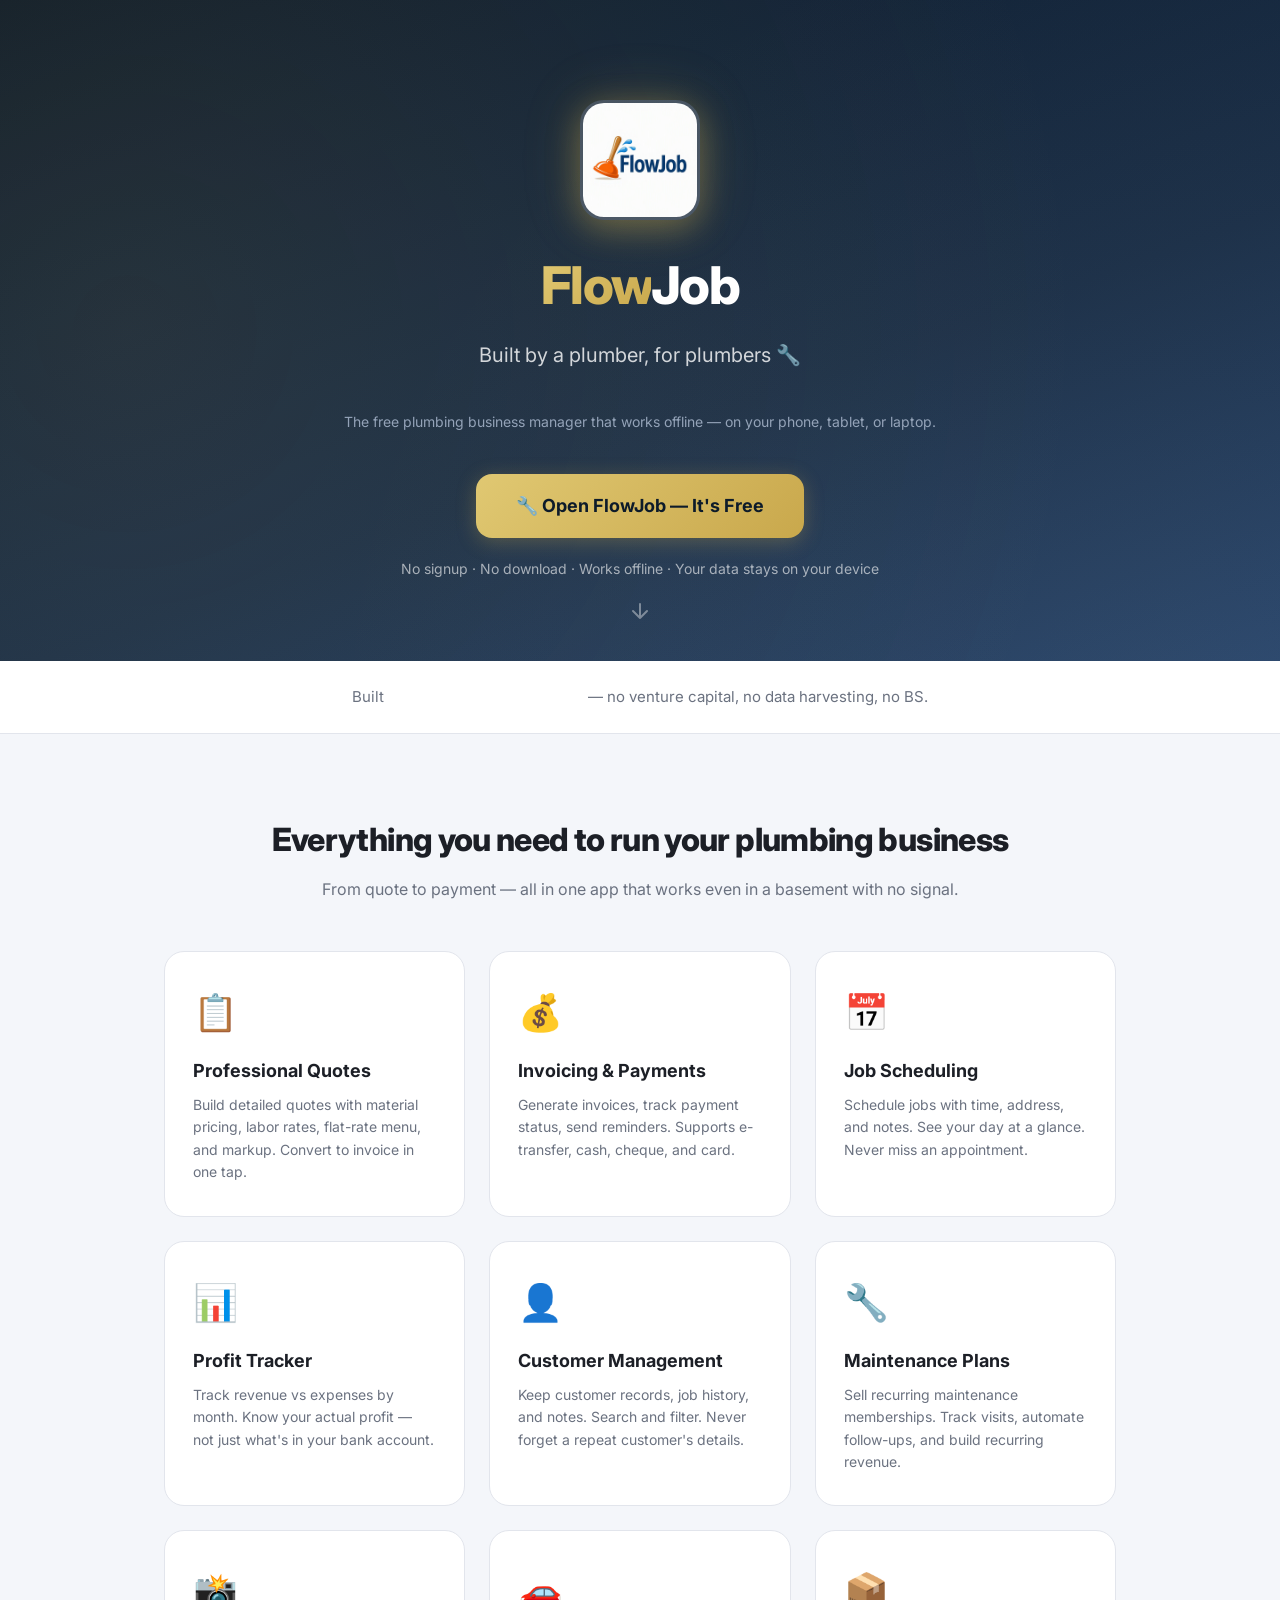
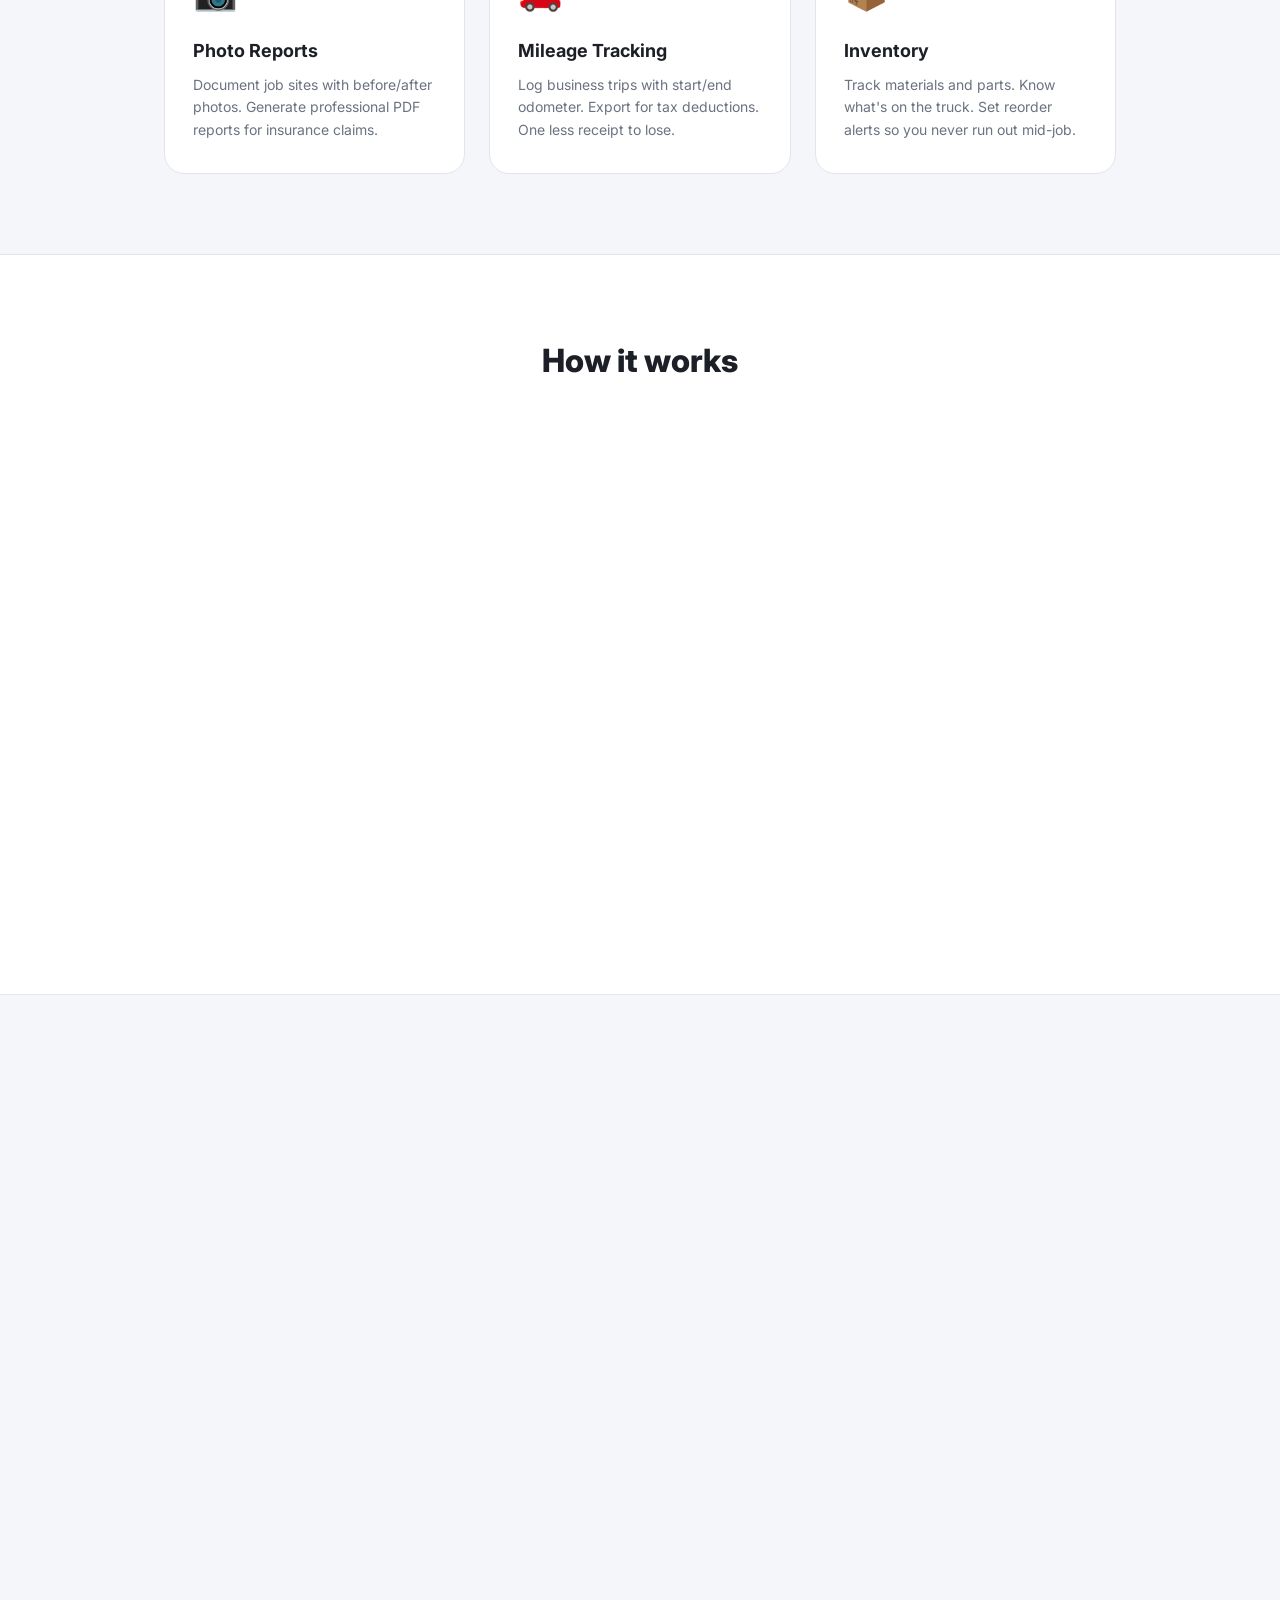
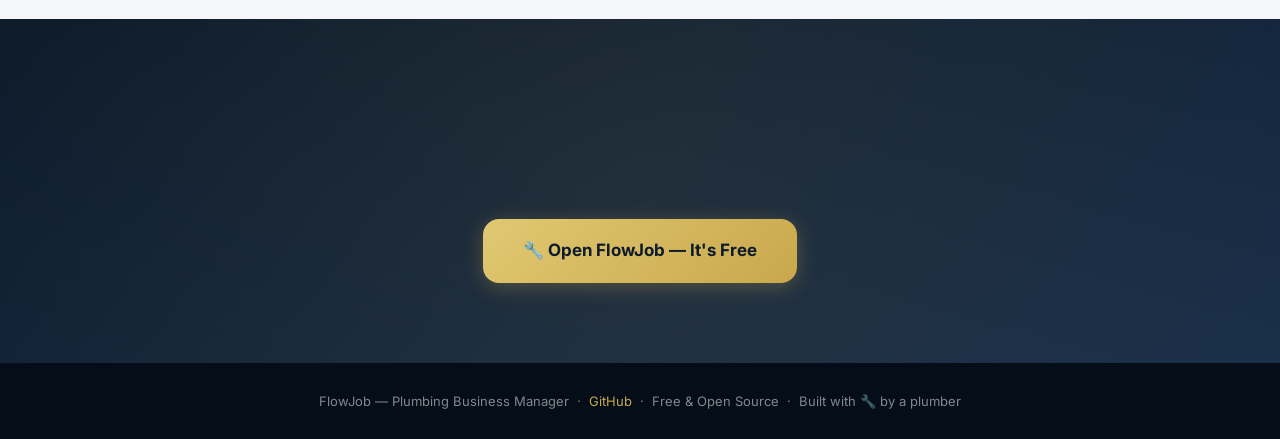
==== commit c9decb9a: "feat: add 'Built by a plumber for plumbers' to hero section" ====
--- a/landing.html
+++ b/landing.html
@@ -446,7 +446,8 @@
         <img src="assets/flowjob-logo.jpg" alt="FlowJob">
       </div>
       <h1><span>Flow</span>Job</h1>
-      <p class="tagline">The free plumbing business manager that works offline — on your phone, tablet, or laptop.</p>
+      <p class="tagline">Built by a plumber, for plumbers 🔧</p>
+      <p class="tagline" style="font-size: 14px; color: #94a3b8; margin-top: 4px;">The free plumbing business manager that works offline — on your phone, tablet, or laptop.</p>
       <a href="index.html" class="hero-cta">🔧 Open FlowJob — It's Free</a>
       <p class="hero-sub">No signup · No download · Works offline · Your data stays on your device</p>
     </div>
